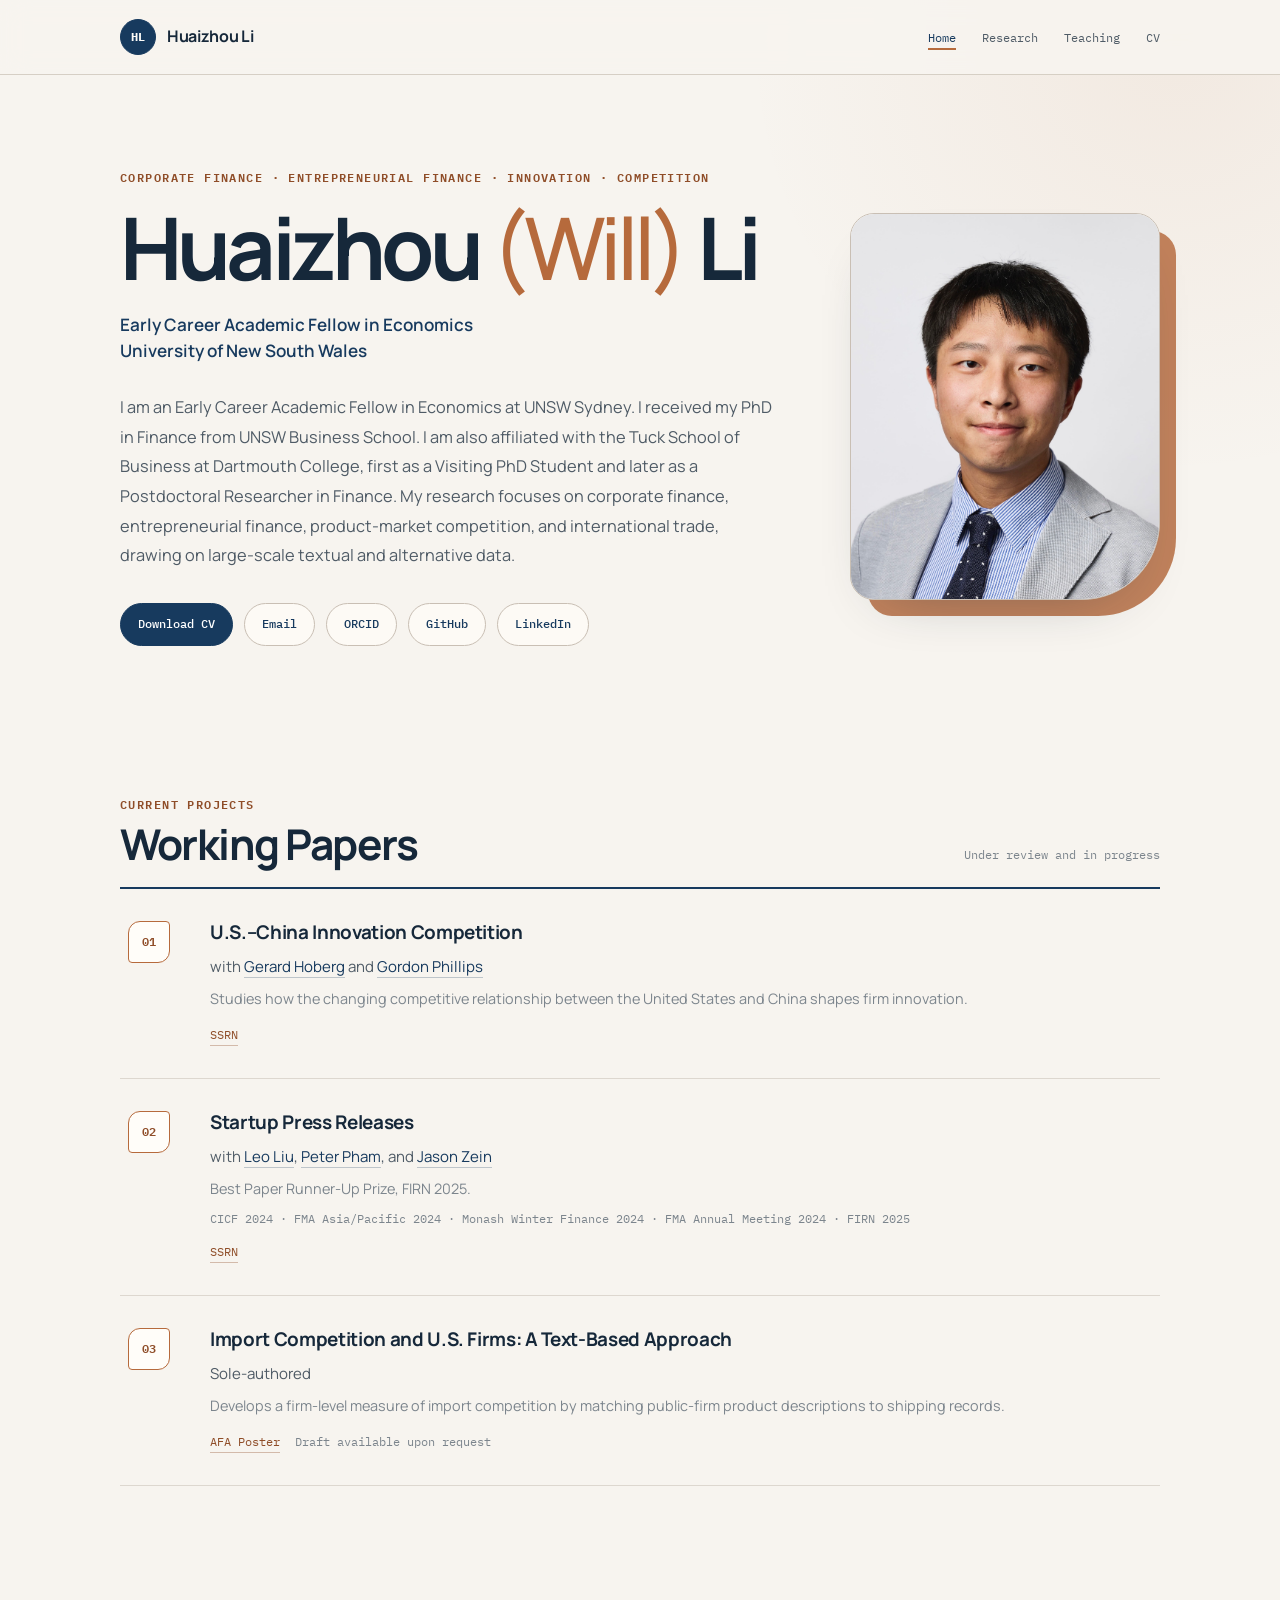
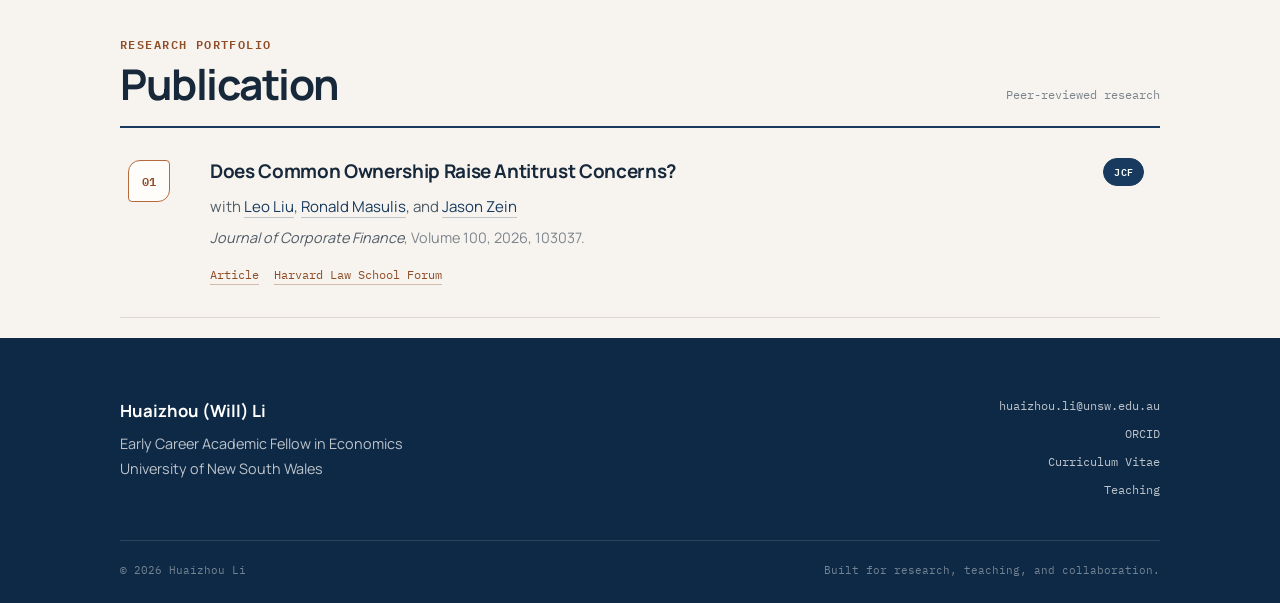
==== index.html @ 0fe2ff39 "Update paper links to SSRN" ====
<!DOCTYPE html>
<html lang="en">
<head>
  <meta charset="UTF-8">
  <meta name="viewport" content="width=device-width, initial-scale=1.0">
  <meta name="description" content="Huaizhou (Will) Li is an Early Career Academic Fellow in Economics at UNSW Sydney. His research focuses on corporate finance, entrepreneurial finance, product-market competition, and international trade.">
  <meta name="author" content="Huaizhou Li">
  <title>Huaizhou (Will) Li — Finance Researcher</title>

  <link rel="icon" href="favicon.svg" type="image/svg+xml">
  <link rel="preconnect" href="https://fonts.googleapis.com">
  <link rel="preconnect" href="https://fonts.gstatic.com" crossorigin>
  <link href="https://fonts.googleapis.com/css2?family=IBM+Plex+Mono:wght@400;500;600&family=Manrope:wght@400;500;600;700&display=swap" rel="stylesheet">
  <link rel="stylesheet" href="style.css">
  <style>
    .authors a {
      color: var(--navy);
      border-bottom: 1px solid rgba(23, 58, 94, 0.25);
      transition: color 0.2s var(--ease), border-color 0.2s var(--ease);
    }

    .authors a:hover {
      color: var(--copper-deep);
      border-color: currentColor;
    }
  </style>
</head>
<body>
  <header class="site-header">
    <div class="container">
      <nav class="site-nav" aria-label="Main navigation">
        <a class="nav-brand" href="index.html" aria-label="Huaizhou Li home">
          <span class="brand-mark">HL</span>
          <span>Huaizhou Li</span>
        </a>

        <ul class="nav-links">
          <li><a class="active" href="index.html">Home</a></li>
          <li><a href="#research">Research</a></li>
          <li><a href="teaching.html">Teaching</a></li>
          <li><a href="cv.pdf" target="_blank" rel="noopener">CV</a></li>
        </ul>
      </nav>
    </div>
  </header>

  <main>
    <section class="hero">
      <div class="container hero-grid">
        <div class="hero-copy">
          <p class="eyebrow">Corporate Finance · Entrepreneurial Finance · Innovation · Competition</p>
          <h1>Huaizhou <span>(Will)</span> Li</h1>
          <p class="role">Early Career Academic Fellow in Economics<br>University of New South Wales</p>

          <p class="bio">
            I am an Early Career Academic Fellow in Economics at UNSW Sydney. I received my PhD in Finance from UNSW Business School. I am also affiliated with the Tuck School of Business at Dartmouth College, first as a Visiting PhD Student and later as a Postdoctoral Researcher in Finance. My research focuses on corporate finance, entrepreneurial finance, product-market competition, and international trade, drawing on large-scale textual and alternative data.
          </p>

          <div class="hero-actions" aria-label="Profile links">
            <a class="button primary" href="cv.pdf" target="_blank" rel="noopener">Download CV</a>
            <a class="button" href="mailto:huaizhou.li@unsw.edu.au">Email</a>
            <a class="button" href="https://orcid.org/0009-0007-8724-0929" target="_blank" rel="noopener">ORCID</a>
            <a class="button" href="https://github.com/huaizhouli" target="_blank" rel="noopener">GitHub</a>
            <a class="button" href="https://www.linkedin.com/in/huaizhou-will-li-a83990144/" target="_blank" rel="noopener">LinkedIn</a>
          </div>
        </div>

        <div class="portrait-wrap" aria-label="Portrait of Huaizhou Li">
          <div class="portrait-accent" aria-hidden="true"></div>
          <figure class="portrait-card">
            <img src="will.jpeg" alt="Portrait of Huaizhou (Will) Li">
          </figure>
        </div>
      </div>
    </section>

    <section id="research" class="research-section working-papers">
      <div class="container">
        <div class="section-heading">
          <div>
            <p class="section-label">Current projects</p>
            <h2>Working Papers</h2>
          </div>
          <p class="section-note">Under review and in progress</p>
        </div>

        <div class="paper-list">
          <article class="paper">
            <div class="paper-number" aria-hidden="true">01</div>
            <div class="paper-body">
              <div class="paper-title-row">
                <h3><a href="https://papers.ssrn.com/sol3/papers.cfm?abstract_id=6730426" target="_blank" rel="noopener">U.S.–China Innovation Competition</a></h3>
              </div>
              <p class="authors">with <a href="https://faculty.marshall.usc.edu/Gerard-Hoberg/" target="_blank" rel="noopener">Gerard Hoberg</a> and <a href="https://tuck.dartmouth.edu/faculty/faculty-directory/gordon-phillips" target="_blank" rel="noopener">Gordon Phillips</a></p>
              <p class="paper-meta">Studies how the changing competitive relationship between the United States and China shapes firm innovation.</p>
              <div class="paper-links">
                <a href="https://papers.ssrn.com/sol3/papers.cfm?abstract_id=6730426" target="_blank" rel="noopener">SSRN</a>
              </div>
            </div>
          </article>

          <article class="paper">
            <div class="paper-number" aria-hidden="true">02</div>
            <div class="paper-body">
              <div class="paper-title-row">
                <h3><a href="https://papers.ssrn.com/sol3/papers.cfm?abstract_id=7442407#" target="_blank" rel="noopener">Startup Press Releases</a></h3>
              </div>
              <p class="authors">with <a href="https://leoliu0.github.io/" target="_blank" rel="noopener">Leo Liu</a>, <a href="https://sites.google.com/view/peterkienpham/home" target="_blank" rel="noopener">Peter Pham</a>, and <a href="https://www.jasonzein.com/jason-zein" target="_blank" rel="noopener">Jason Zein</a></p>
              <p class="paper-meta">Best Paper Runner-Up Prize, FIRN 2025.</p>
              <p class="conference-line">CICF 2024 · FMA Asia/Pacific 2024 · Monash Winter Finance 2024 · FMA Annual Meeting 2024 · FIRN 2025</p>
              <div class="paper-links">
                <a href="https://papers.ssrn.com/sol3/papers.cfm?abstract_id=7442407#" target="_blank" rel="noopener">SSRN</a>
              </div>
            </div>
          </article>

          <article class="paper">
            <div class="paper-number" aria-hidden="true">03</div>
            <div class="paper-body">
              <div class="paper-title-row">
                <h3><a href="https://www.dropbox.com/scl/fi/llemzdiivgx8t8dfd9xvw/AFA_Poster_Will.pdf?rlkey=z80xrwjd62el5xx8e4684dbrn&amp;st=nbvidgha&amp;dl=0" target="_blank" rel="noopener">Import Competition and U.S. Firms: A Text-Based Approach</a></h3>
              </div>
              <p class="authors">Sole-authored</p>
              <p class="paper-meta">Develops a firm-level measure of import competition by matching public-firm product descriptions to shipping records.</p>
              <div class="paper-links">
                <a href="https://www.dropbox.com/scl/fi/llemzdiivgx8t8dfd9xvw/AFA_Poster_Will.pdf?rlkey=z80xrwjd62el5xx8e4684dbrn&amp;st=nbvidgha&amp;dl=0" target="_blank" rel="noopener">AFA Poster</a>
                <span>Draft available upon request</span>
              </div>
            </div>
          </article>
        </div>
      </div>
    </section>

    <section class="research-section">
      <div class="container">
        <div class="section-heading">
          <div>
            <p class="section-label">Research portfolio</p>
            <h2>Publication</h2>
          </div>
          <p class="section-note">Peer-reviewed research</p>
        </div>

        <div class="paper-list">
          <article class="paper">
            <div class="paper-number" aria-hidden="true">01</div>
            <div class="paper-body">
              <div class="paper-title-row">
                <h3><a href="https://doi.org/10.1016/j.jcorpfin.2026.103037" target="_blank" rel="noopener">Does Common Ownership Raise Antitrust Concerns?</a></h3>
                <span class="badge published">JCF</span>
              </div>
              <p class="authors">with <a href="https://leoliu0.github.io/" target="_blank" rel="noopener">Leo Liu</a>, <a href="https://sites.google.com/site/ronmasulis" target="_blank" rel="noopener">Ronald Masulis</a>, and <a href="https://www.jasonzein.com/jason-zein" target="_blank" rel="noopener">Jason Zein</a></p>
              <p class="paper-meta"><em>Journal of Corporate Finance</em>, Volume 100, 2026, 103037.</p>
              <div class="paper-links">
                <a href="https://doi.org/10.1016/j.jcorpfin.2026.103037" target="_blank" rel="noopener">Article</a>
                <a href="https://corpgov.law.harvard.edu/2025/01/06/does-common-ownership-raise-antitrust-concerns/" target="_blank" rel="noopener">Harvard Law School Forum</a>
              </div>
            </div>
          </article>
        </div>
      </div>
    </section>
  </main>

  <footer class="site-footer">
    <div class="container footer-grid">
      <div>
        <p class="footer-name">Huaizhou (Will) Li</p>
        <p>Early Career Academic Fellow in Economics</p>
        <p>University of New South Wales</p>
      </div>
      <div class="footer-contact">
        <a href="mailto:huaizhou.li@unsw.edu.au">huaizhou.li@unsw.edu.au</a>
        <a href="https://orcid.org/0009-0007-8724-0929" target="_blank" rel="noopener">ORCID</a>
        <a href="cv.pdf" target="_blank" rel="noopener">Curriculum Vitae</a>
        <a href="teaching.html">Teaching</a>
      </div>
    </div>
    <div class="container footer-bottom">
      <span>© 2026 Huaizhou Li</span>
      <span>Built for research, teaching, and collaboration.</span>
    </div>
  </footer>
</body>
</html>
---- style.css ----
/* Huaizhou Li — custom academic homepage
   Warm editorial base with navy and copper accents.
   Fonts: Manrope + IBM Plex Mono. */

:root {
  --paper: #f7f4ef;
  --paper-raised: #fffdf9;
  --paper-muted: #eee8df;
  --ink: #16283a;
  --ink-soft: #4f5b66;
  --ink-faint: #7c858d;
  --navy: #173a5e;
  --navy-deep: #0e2945;
  --copper: #b66a3c;
  --copper-deep: #8f4d28;
  --copper-tint: rgba(182, 106, 60, 0.09);
  --line: #ddd7cf;
  --line-strong: #c9bfb4;
  --shadow: 0 24px 60px -38px rgba(22, 40, 58, 0.45);
  --radius: 14px;
  --max-width: 1040px;
  --sans: "Manrope", -apple-system, BlinkMacSystemFont, "Segoe UI", sans-serif;
  --mono: "IBM Plex Mono", ui-monospace, SFMono-Regular, Menlo, Consolas, monospace;
  --ease: cubic-bezier(0.22, 1, 0.36, 1);
}

*,
*::before,
*::after {
  box-sizing: border-box;
  margin: 0;
  padding: 0;
}

html {
  scroll-behavior: smooth;
  scroll-padding-top: 92px;
  -webkit-font-smoothing: antialiased;
  text-rendering: optimizeLegibility;
}

body {
  min-height: 100vh;
  font-family: var(--sans);
  font-size: 16px;
  line-height: 1.7;
  color: var(--ink-soft);
  background:
    radial-gradient(circle at 92% 2%, rgba(182, 106, 60, 0.08), transparent 27rem),
    linear-gradient(var(--paper), var(--paper));
}

::selection {
  color: #fff;
  background: var(--copper);
}

:focus-visible {
  outline: 2px solid var(--copper);
  outline-offset: 4px;
}

a {
  color: inherit;
  text-decoration: none;
}

img {
  max-width: 100%;
}

.container {
  width: min(100% - 44px, var(--max-width));
  margin-inline: auto;
}

.site-header {
  position: sticky;
  top: 0;
  z-index: 50;
  border-bottom: 1px solid rgba(201, 191, 180, 0.7);
  background: rgba(247, 244, 239, 0.88);
  backdrop-filter: blur(14px) saturate(1.15);
  -webkit-backdrop-filter: blur(14px) saturate(1.15);
}

.site-nav {
  min-height: 74px;
  display: flex;
  align-items: center;
  justify-content: space-between;
  gap: 28px;
}

.nav-brand {
  display: inline-flex;
  align-items: center;
  gap: 11px;
  color: var(--ink);
  font-weight: 700;
  letter-spacing: -0.02em;
}

.brand-mark {
  width: 36px;
  height: 36px;
  display: inline-grid;
  place-items: center;
  border: 1px solid var(--navy);
  border-radius: 50%;
  font-family: var(--mono);
  font-size: 0.75rem;
  color: var(--paper-raised);
  background: var(--navy);
  transition: transform 0.25s var(--ease), background 0.25s var(--ease);
}

.nav-brand:hover .brand-mark {
  transform: rotate(-7deg);
  background: var(--copper);
  border-color: var(--copper);
}

.nav-links {
  display: flex;
  align-items: center;
  gap: 26px;
  list-style: none;
}

.nav-links a {
  position: relative;
  padding: 7px 0;
  font-family: var(--mono);
  font-size: 0.78rem;
  color: var(--ink-soft);
}

.nav-links a::after {
  content: "";
  position: absolute;
  left: 0;
  bottom: 2px;
  width: 100%;
  height: 2px;
  background: var(--copper);
  transform: scaleX(0);
  transform-origin: right;
  transition: transform 0.24s var(--ease);
}

.nav-links a:hover,
.nav-links a.active {
  color: var(--navy);
}

.nav-links a:hover::after,
.nav-links a.active::after {
  transform: scaleX(1);
  transform-origin: left;
}

.hero {
  padding: 92px 0 78px;
  overflow: hidden;
}

.hero-grid {
  display: grid;
  grid-template-columns: minmax(0, 1.35fr) minmax(260px, 0.65fr);
  gap: 74px;
  align-items: center;
}

.eyebrow,
.section-label {
  font-family: var(--mono);
  font-size: 0.74rem;
  font-weight: 600;
  letter-spacing: 0.12em;
  text-transform: uppercase;
  color: var(--copper-deep);
}

.eyebrow {
  margin-bottom: 18px;
}

.hero h1 {
  max-width: 680px;
  font-size: clamp(3rem, 7vw, 5.4rem);
  line-height: 0.98;
  letter-spacing: -0.055em;
  color: var(--ink);
}

.hero h1 span {
  color: var(--copper);
  font-weight: 500;
}

.role {
  margin-top: 22px;
  font-size: 1.07rem;
  line-height: 1.55;
  font-weight: 600;
  color: var(--navy);
}

.bio {
  max-width: 66ch;
  margin-top: 28px;
  font-size: 1.02rem;
  line-height: 1.82;
}

.hero-actions {
  display: flex;
  flex-wrap: wrap;
  gap: 11px;
  margin-top: 32px;
}

.button {
  display: inline-flex;
  align-items: center;
  justify-content: center;
  min-height: 43px;
  padding: 10px 17px;
  border: 1px solid var(--line-strong);
  border-radius: 999px;
  font-family: var(--mono);
  font-size: 0.76rem;
  font-weight: 500;
  color: var(--navy);
  background: rgba(255, 253, 249, 0.72);
  transition: transform 0.22s var(--ease), border-color 0.22s var(--ease), background 0.22s var(--ease), color 0.22s var(--ease);
}

.button:hover {
  transform: translateY(-2px);
  border-color: var(--copper);
  color: var(--copper-deep);
  background: var(--paper-raised);
}

.button.primary {
  color: #fff;
  border-color: var(--navy);
  background: var(--navy);
}

.button.primary:hover {
  color: #fff;
  border-color: var(--navy-deep);
  background: var(--navy-deep);
}

.portrait-wrap {
  position: relative;
  justify-self: end;
  width: min(100%, 310px);
}

.portrait-accent {
  position: absolute;
  inset: 18px -16px -16px 18px;
  border-radius: 24px 24px 78px 24px;
  background: var(--copper);
  opacity: 0.82;
}

.portrait-card {
  position: relative;
  overflow: hidden;
  border: 1px solid var(--line-strong);
  border-radius: 24px 24px 78px 24px;
  background: var(--paper-raised);
  box-shadow: var(--shadow);
}

.portrait-card img {
  display: block;
  width: 100%;
  aspect-ratio: 4 / 5;
  object-fit: cover;
  object-position: center 28%;
}

.portrait-card figcaption {
  padding: 14px 18px 17px;
  font-family: var(--mono);
  font-size: 0.7rem;
  color: var(--ink-faint);
  background: var(--paper-raised);
}

.research-section {
  padding: 60px 0 20px;
}

.working-papers {
  padding-top: 70px;
  padding-bottom: 88px;
}

.section-heading {
  display: flex;
  align-items: end;
  justify-content: space-between;
  gap: 30px;
  padding-bottom: 18px;
  border-bottom: 2px solid var(--navy);
}

.section-heading h2,
.profile-strip h2 {
  margin-top: 7px;
  font-size: clamp(1.9rem, 4vw, 2.65rem);
  line-height: 1.12;
  letter-spacing: -0.035em;
  color: var(--ink);
}

.section-note {
  padding-bottom: 4px;
  font-family: var(--mono);
  font-size: 0.72rem;
  color: var(--ink-faint);
  text-align: right;
}

.paper-list {
  counter-reset: papers;
}

.paper {
  display: grid;
  grid-template-columns: 58px minmax(0, 1fr);
  gap: 24px;
  padding: 30px 16px 32px 8px;
  border-bottom: 1px solid var(--line);
  transition: background 0.25s var(--ease), transform 0.25s var(--ease);
}

.paper:hover {
  background: linear-gradient(90deg, var(--copper-tint), transparent 72%);
}

.paper-number {
  width: 42px;
  height: 42px;
  display: grid;
  place-items: center;
  margin-top: 2px;
  border: 1px solid var(--copper);
  border-radius: 12px 4px 12px 4px;
  font-family: var(--mono);
  font-size: 0.78rem;
  font-weight: 600;
  color: var(--copper-deep);
  background: var(--paper-raised);
}

.paper-title-row {
  display: flex;
  align-items: flex-start;
  justify-content: space-between;
  gap: 18px;
}

.paper h3 {
  max-width: 760px;
  font-size: 1.18rem;
  line-height: 1.45;
  letter-spacing: -0.018em;
  color: var(--ink);
}

.paper h3 a {
  background-image: linear-gradient(var(--copper), var(--copper));
  background-repeat: no-repeat;
  background-position: 0 100%;
  background-size: 0 2px;
  transition: color 0.22s var(--ease), background-size 0.35s var(--ease);
}

.paper h3 a:hover {
  color: var(--navy);
  background-size: 100% 2px;
}

.badge {
  flex: 0 0 auto;
  display: inline-flex;
  align-items: center;
  min-height: 27px;
  padding: 4px 10px;
  border: 1px solid var(--line-strong);
  border-radius: 999px;
  font-family: var(--mono);
  font-size: 0.65rem;
  font-weight: 600;
  letter-spacing: 0.02em;
  color: var(--navy);
  background: var(--paper-raised);
  white-space: nowrap;
}

.badge.published {
  color: #fff;
  border-color: var(--navy);
  background: var(--navy);
}

.badge.highlight {
  color: #fff;
  border-color: var(--copper);
  background: var(--copper);
}

.authors {
  margin-top: 8px;
  font-size: 0.94rem;
  color: var(--ink-soft);
}

.paper-meta {
  margin-top: 7px;
  font-size: 0.9rem;
  color: var(--ink-faint);
}

.paper-meta em {
  color: var(--ink-soft);
}

.conference-line {
  margin-top: 8px;
  font-family: var(--mono);
  font-size: 0.72rem;
  line-height: 1.65;
  color: var(--ink-faint);
}

.paper-links {
  display: flex;
  flex-wrap: wrap;
  align-items: center;
  gap: 15px;
  margin-top: 14px;
  font-family: var(--mono);
  font-size: 0.72rem;
}

.paper-links a {
  color: var(--copper-deep);
  border-bottom: 1px solid rgba(143, 77, 40, 0.35);
  transition: color 0.2s var(--ease), border-color 0.2s var(--ease);
}

.paper-links a:hover {
  color: var(--navy);
  border-color: var(--navy);
}

.paper-links span {
  color: var(--ink-faint);
}

.profile-strip {
  padding: 58px 0;
  background: var(--paper-muted);
  border-top: 1px solid var(--line);
  border-bottom: 1px solid var(--line);
}

.profile-strip-grid {
  display: grid;
  grid-template-columns: 0.8fr 1.2fr;
  gap: 70px;
  align-items: center;
}

.profile-strip-grid > p {
  max-width: 64ch;
  font-size: 0.98rem;
  line-height: 1.8;
}

.site-footer {
  padding: 58px 0 24px;
  color: rgba(255, 255, 255, 0.72);
  background: var(--navy-deep);
}

.footer-grid {
  display: flex;
  justify-content: space-between;
  gap: 50px;
}

.footer-grid p {
  font-size: 0.9rem;
  line-height: 1.75;
}

.footer-name {
  margin-bottom: 5px;
  font-size: 1.05rem !important;
  font-weight: 700;
  color: #fff;
}

.footer-contact {
  display: flex;
  flex-direction: column;
  align-items: flex-end;
  gap: 8px;
  font-family: var(--mono);
  font-size: 0.73rem;
}

.footer-contact a {
  transition: color 0.2s var(--ease);
}

.footer-contact a:hover {
  color: #fff;
}

.footer-bottom {
  display: flex;
  justify-content: space-between;
  gap: 24px;
  margin-top: 40px;
  padding-top: 20px;
  border-top: 1px solid rgba(255, 255, 255, 0.13);
  font-family: var(--mono);
  font-size: 0.67rem;
  color: rgba(255, 255, 255, 0.42);
}

/* Teaching page */
.page-hero {
  padding: 84px 0 54px;
}

.page-hero h1 {
  margin-top: 10px;
  font-size: clamp(2.8rem, 6vw, 4.7rem);
  line-height: 1;
  letter-spacing: -0.05em;
  color: var(--ink);
}

.page-intro {
  max-width: 66ch;
  margin-top: 22px;
  font-size: 1.03rem;
  line-height: 1.8;
}

.teaching-list {
  padding-bottom: 84px;
}

.teaching-card {
  display: grid;
  grid-template-columns: 150px minmax(0, 1fr);
  gap: 34px;
  padding: 30px 0;
  border-top: 1px solid var(--line);
}

.teaching-card:last-child {
  border-bottom: 1px solid var(--line);
}

.course-code {
  font-family: var(--mono);
  font-size: 0.8rem;
  font-weight: 600;
  color: var(--copper-deep);
}

.course-level {
  display: block;
  margin-top: 7px;
  font-family: var(--mono);
  font-size: 0.67rem;
  color: var(--ink-faint);
}

.teaching-card h2 {
  font-size: 1.27rem;
  line-height: 1.35;
  letter-spacing: -0.02em;
  color: var(--ink);
}

.teaching-card p {
  max-width: 68ch;
  margin-top: 9px;
  font-size: 0.94rem;
}

.teaching-card .teaching-role {
  margin-top: 5px;
  font-family: var(--mono);
  font-size: 0.72rem;
  color: var(--navy);
}

@media (max-width: 850px) {
  .hero-grid {
    grid-template-columns: 1fr;
    gap: 56px;
  }

  .portrait-wrap {
    justify-self: start;
    width: min(72vw, 310px);
  }

  .profile-strip-grid {
    grid-template-columns: 1fr;
    gap: 28px;
  }
}

@media (max-width: 680px) {
  .container {
    width: min(100% - 30px, var(--max-width));
  }

  .site-nav {
    min-height: auto;
    align-items: flex-start;
    padding: 15px 0 13px;
  }

  .nav-brand > span:last-child {
    display: none;
  }

  .nav-links {
    gap: 15px;
    flex-wrap: wrap;
    justify-content: flex-end;
  }

  .nav-links a {
    font-size: 0.68rem;
  }

  .hero {
    padding: 66px 0 58px;
  }

  .hero h1 {
    font-size: clamp(2.65rem, 15vw, 4rem);
  }

  .section-heading {
    align-items: flex-start;
    flex-direction: column;
    gap: 10px;
  }

  .section-note {
    text-align: left;
  }

  .paper {
    grid-template-columns: 1fr;
    gap: 14px;
    padding-inline: 4px;
  }

  .paper-title-row {
    flex-direction: column;
    gap: 11px;
  }

  .badge {
    align-self: flex-start;
  }

  .footer-grid,
  .footer-bottom {
    flex-direction: column;
  }

  .footer-contact {
    align-items: flex-start;
  }

  .teaching-card {
    grid-template-columns: 1fr;
    gap: 12px;
  }
}

@media (prefers-reduced-motion: reduce) {
  html {
    scroll-behavior: auto;
  }

  *,
  *::before,
  *::after {
    transition: none !important;
  }
}
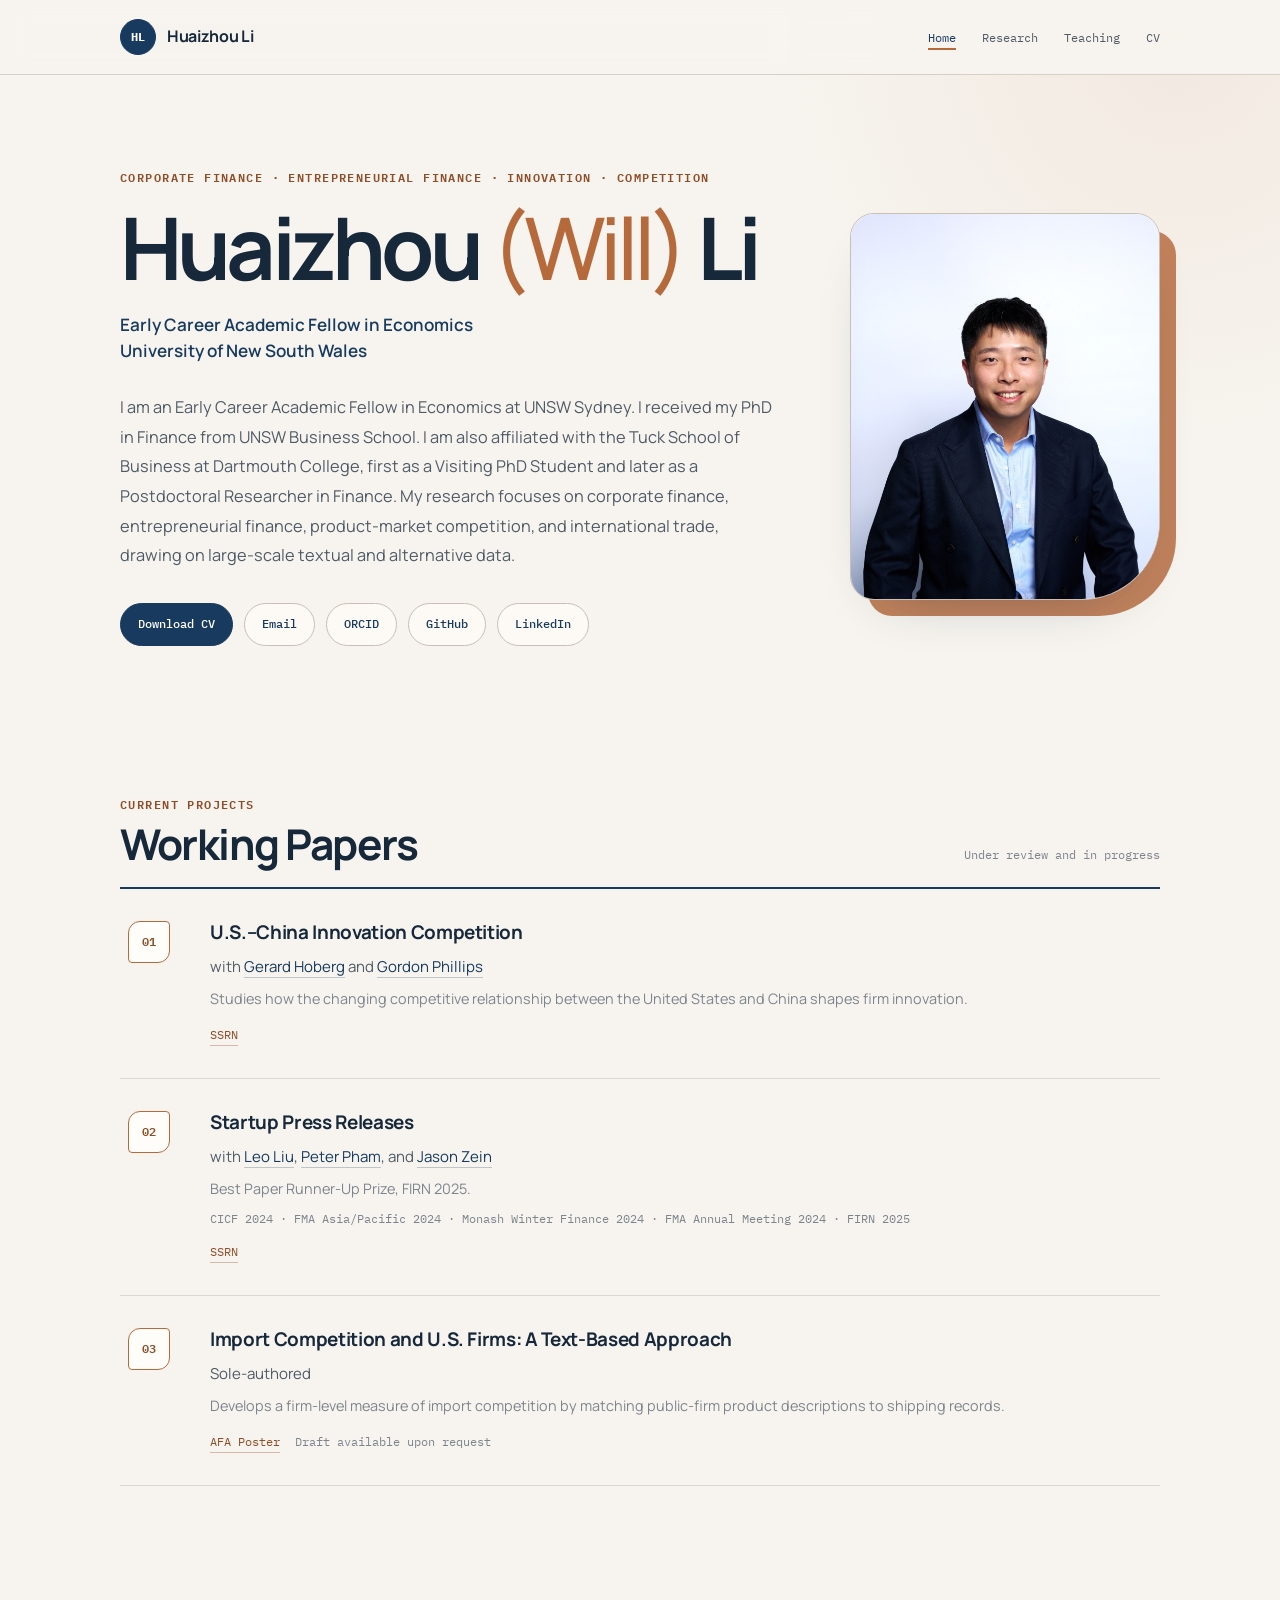
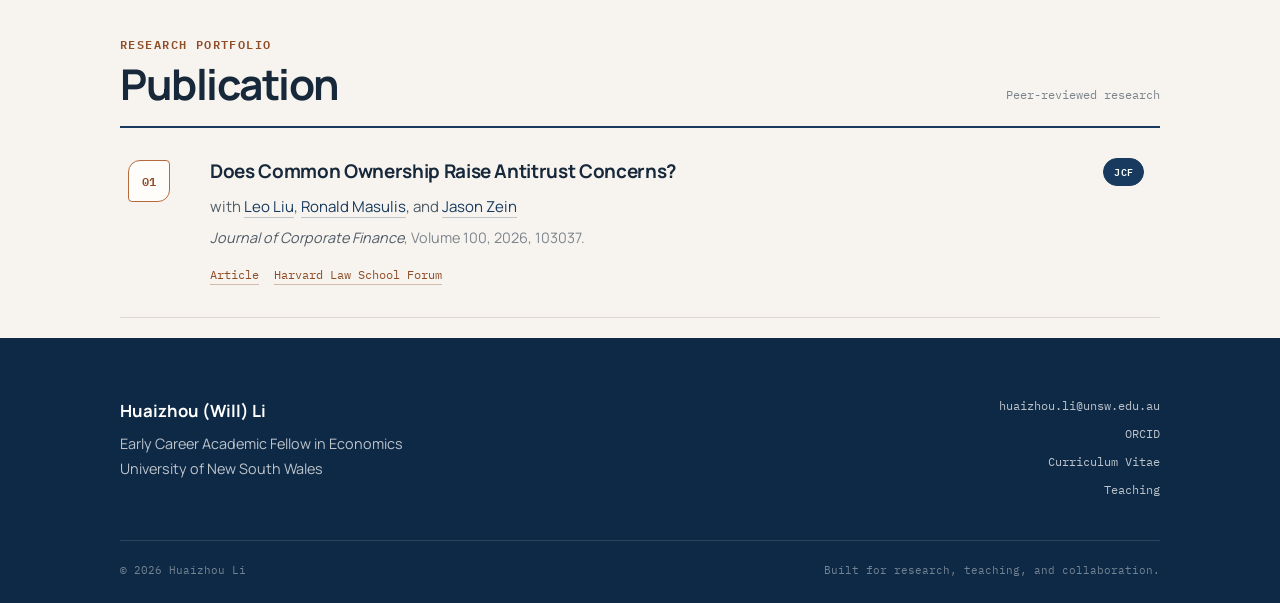
==== commit 09a9e70a: "Update portrait image source in index.html" ====
--- a/index.html
+++ b/index.html
@@ -68,7 +68,7 @@
         <div class="portrait-wrap" aria-label="Portrait of Huaizhou Li">
           <div class="portrait-accent" aria-hidden="true"></div>
           <figure class="portrait-card">
-            <img src="will.jpeg" alt="Portrait of Huaizhou (Will) Li">
+            <img src="will2.jpeg" alt="Portrait of Huaizhou (Will) Li">
           </figure>
         </div>
       </div>
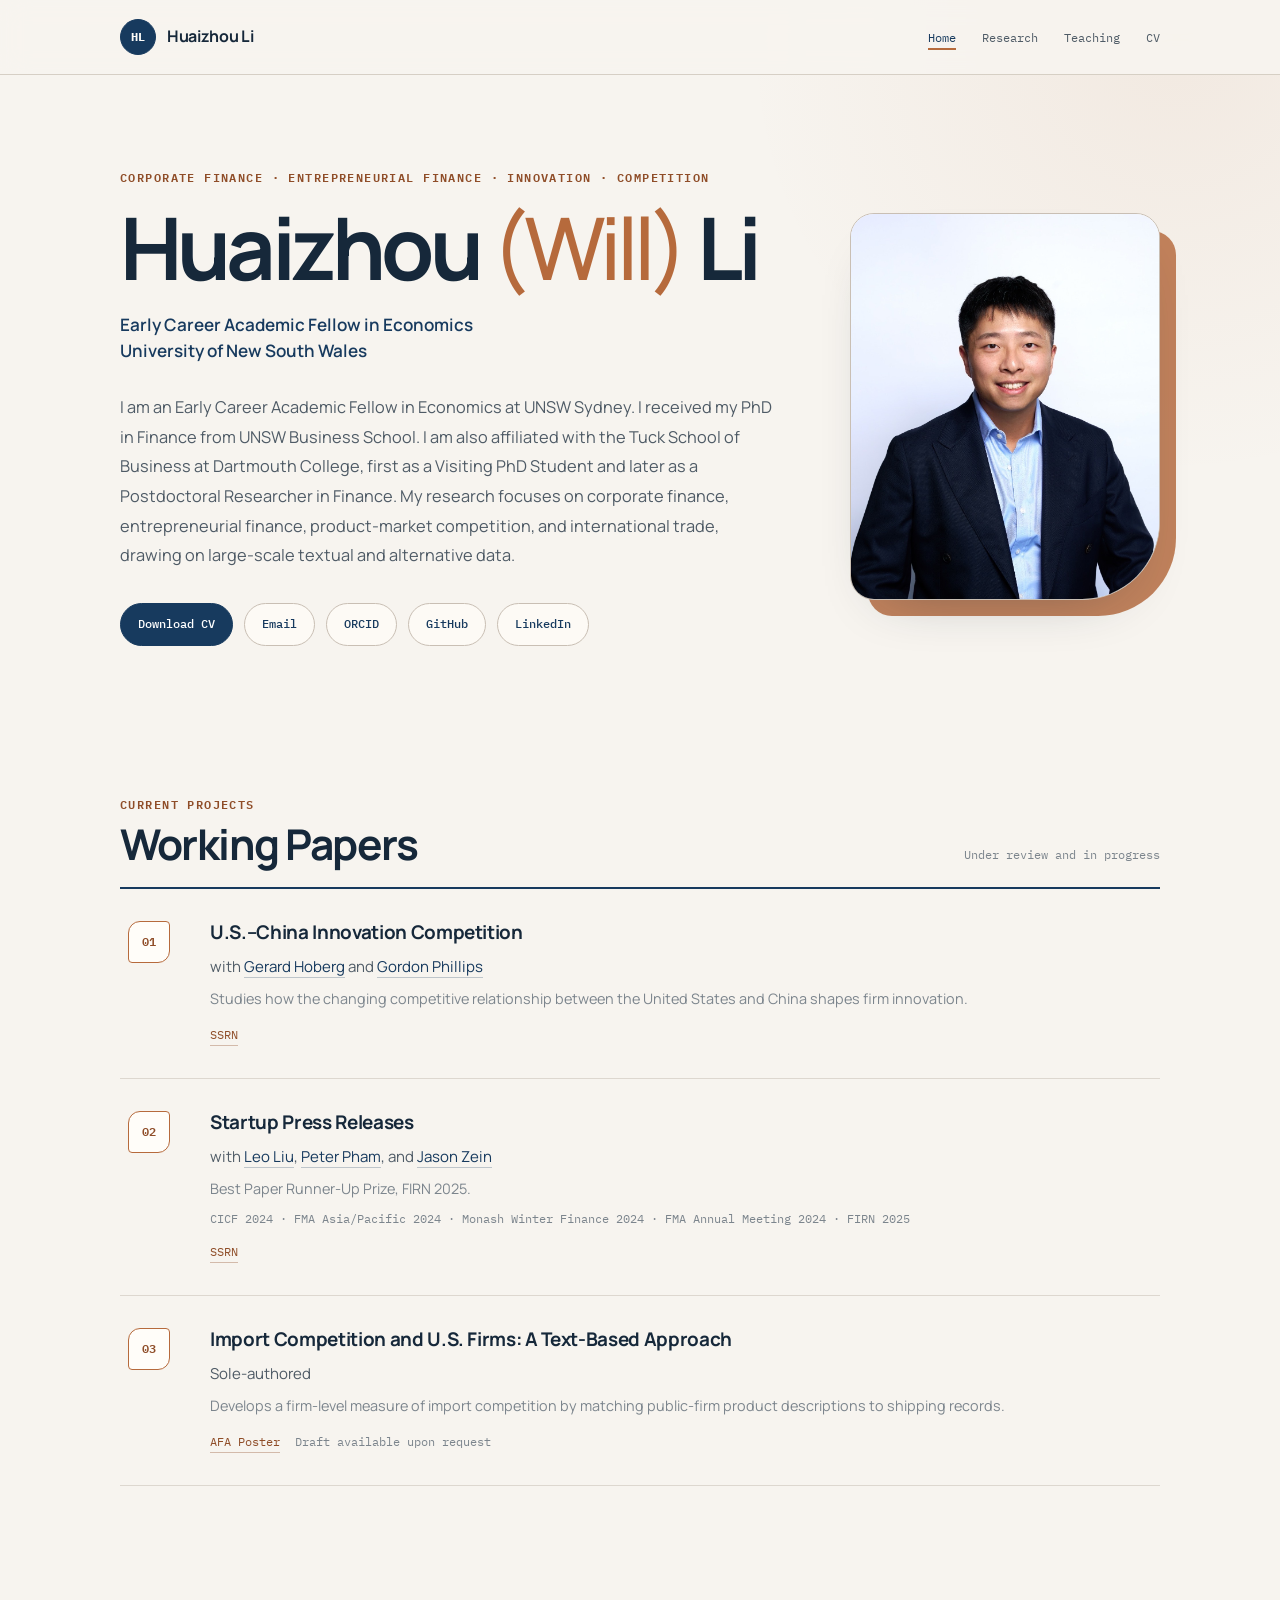
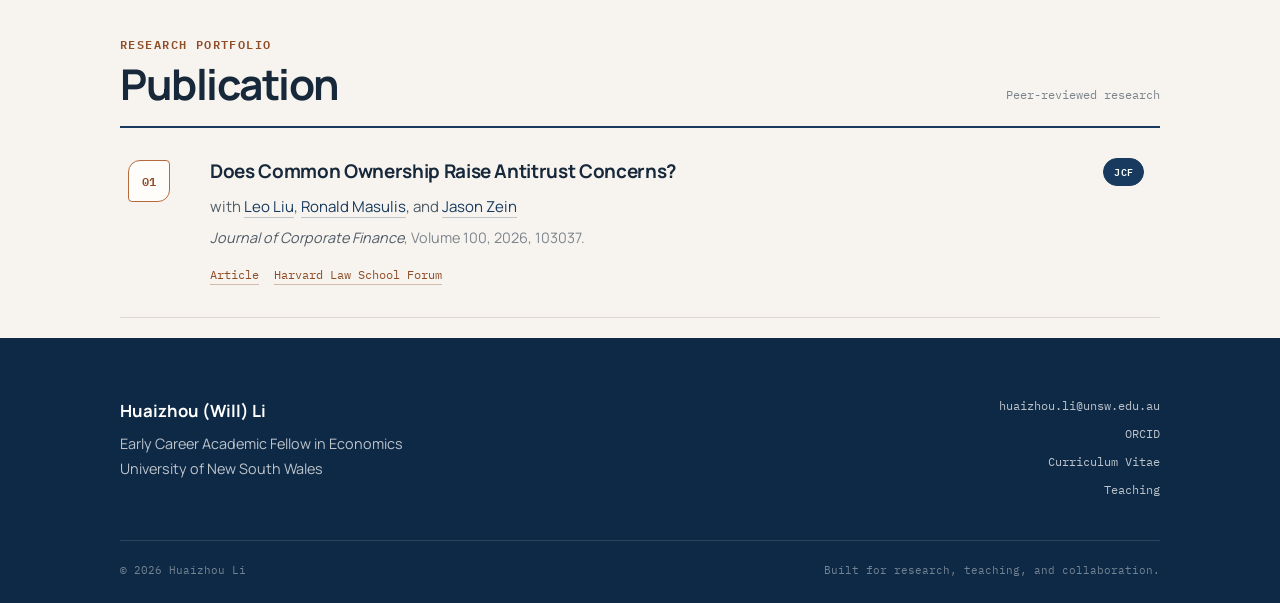
==== commit 302d1b50: "Update portrait image source in index.html" ====
--- a/index.html
+++ b/index.html
@@ -68,7 +68,7 @@
         <div class="portrait-wrap" aria-label="Portrait of Huaizhou Li">
           <div class="portrait-accent" aria-hidden="true"></div>
           <figure class="portrait-card">
-            <img src="will2.jpeg" alt="Portrait of Huaizhou (Will) Li">
+            <img src="will3.jpeg" alt="Portrait of Huaizhou (Will) Li">
           </figure>
         </div>
       </div>
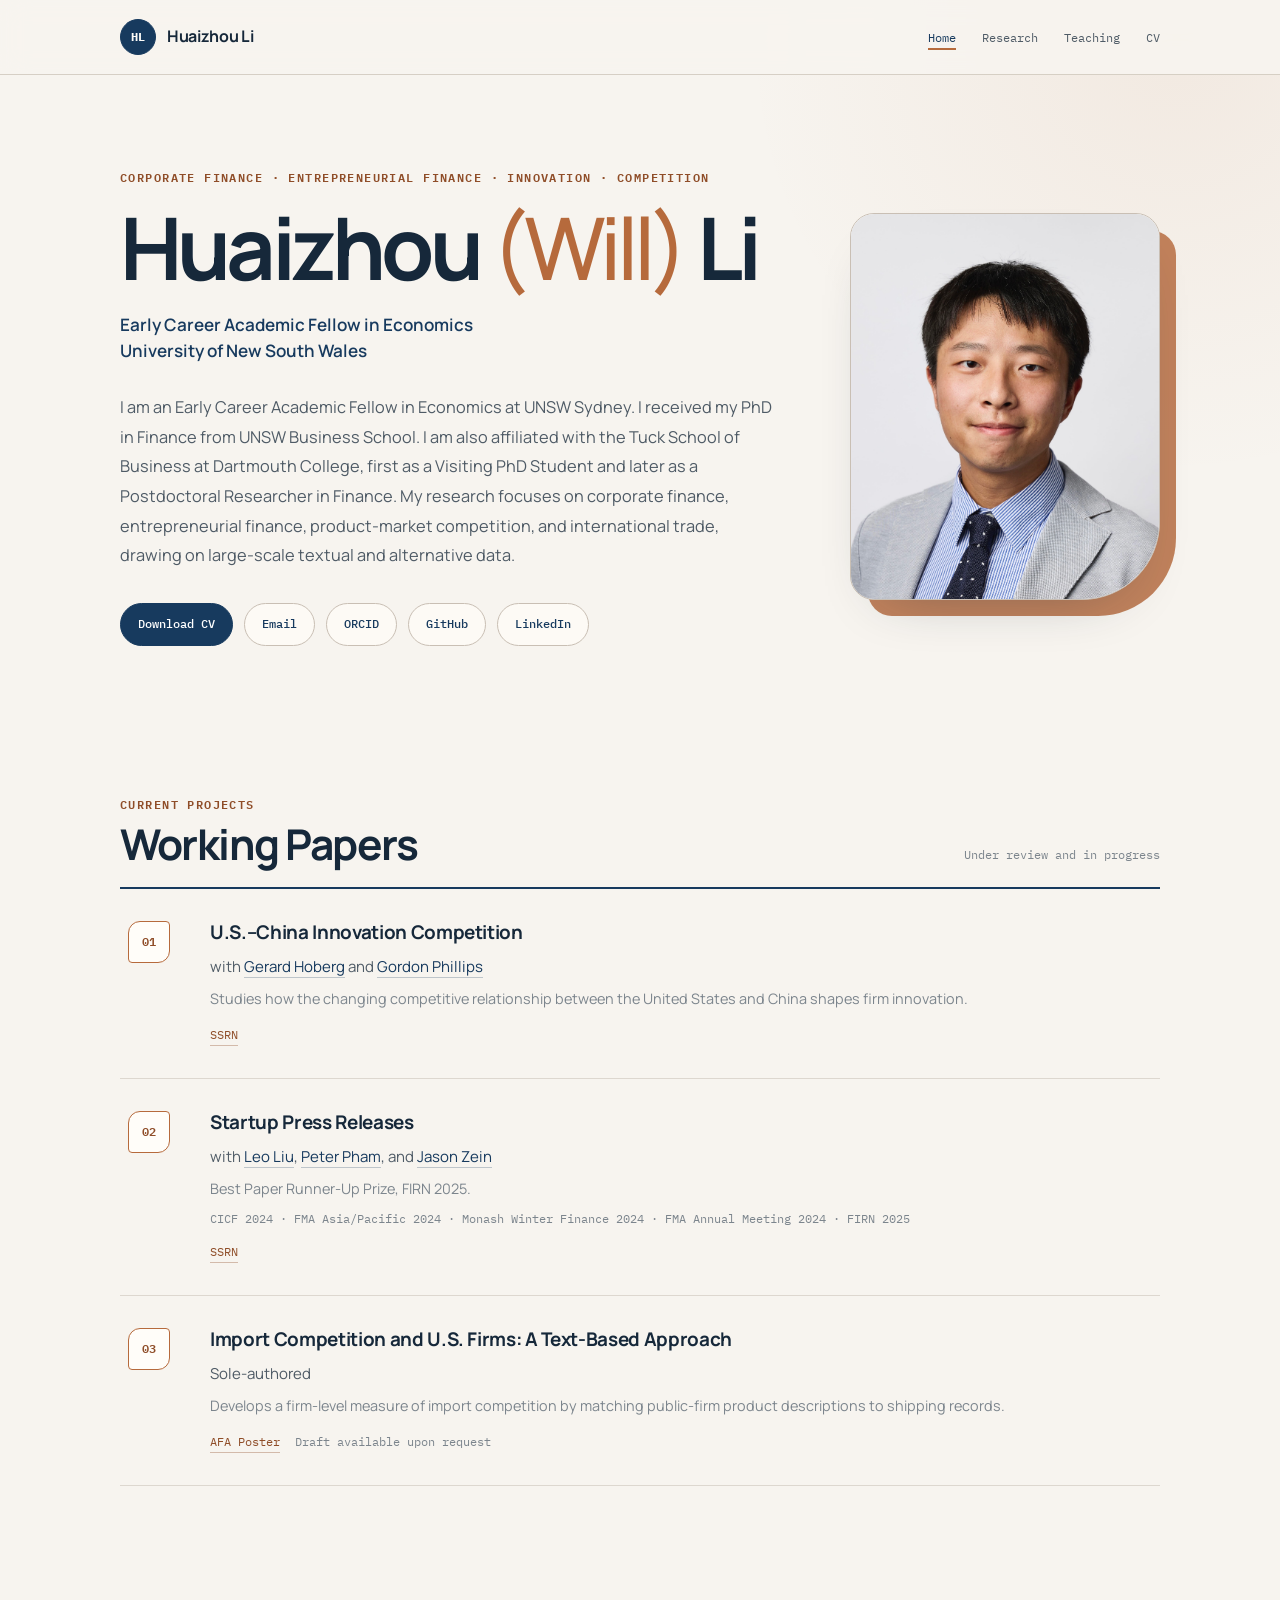
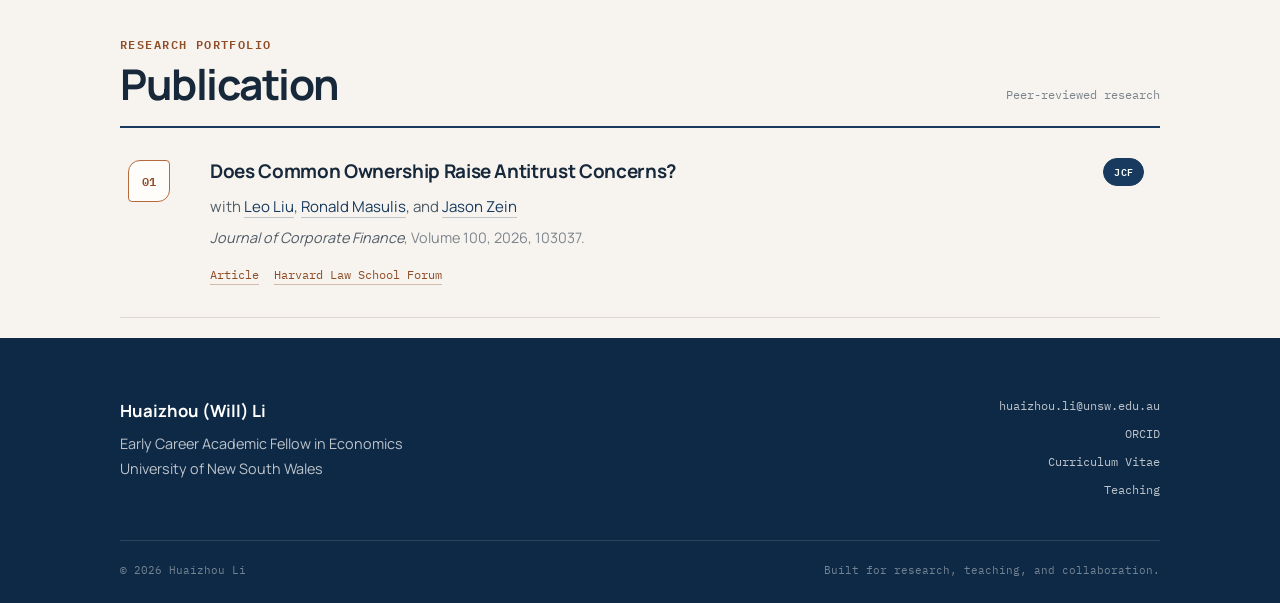
==== commit 48f41d31: "Update portrait image source in index.html" ====
--- a/index.html
+++ b/index.html
@@ -68,7 +68,7 @@
         <div class="portrait-wrap" aria-label="Portrait of Huaizhou Li">
           <div class="portrait-accent" aria-hidden="true"></div>
           <figure class="portrait-card">
-            <img src="will3.jpeg" alt="Portrait of Huaizhou (Will) Li">
+            <img src="will.jpeg" alt="Portrait of Huaizhou (Will) Li">
           </figure>
         </div>
       </div>
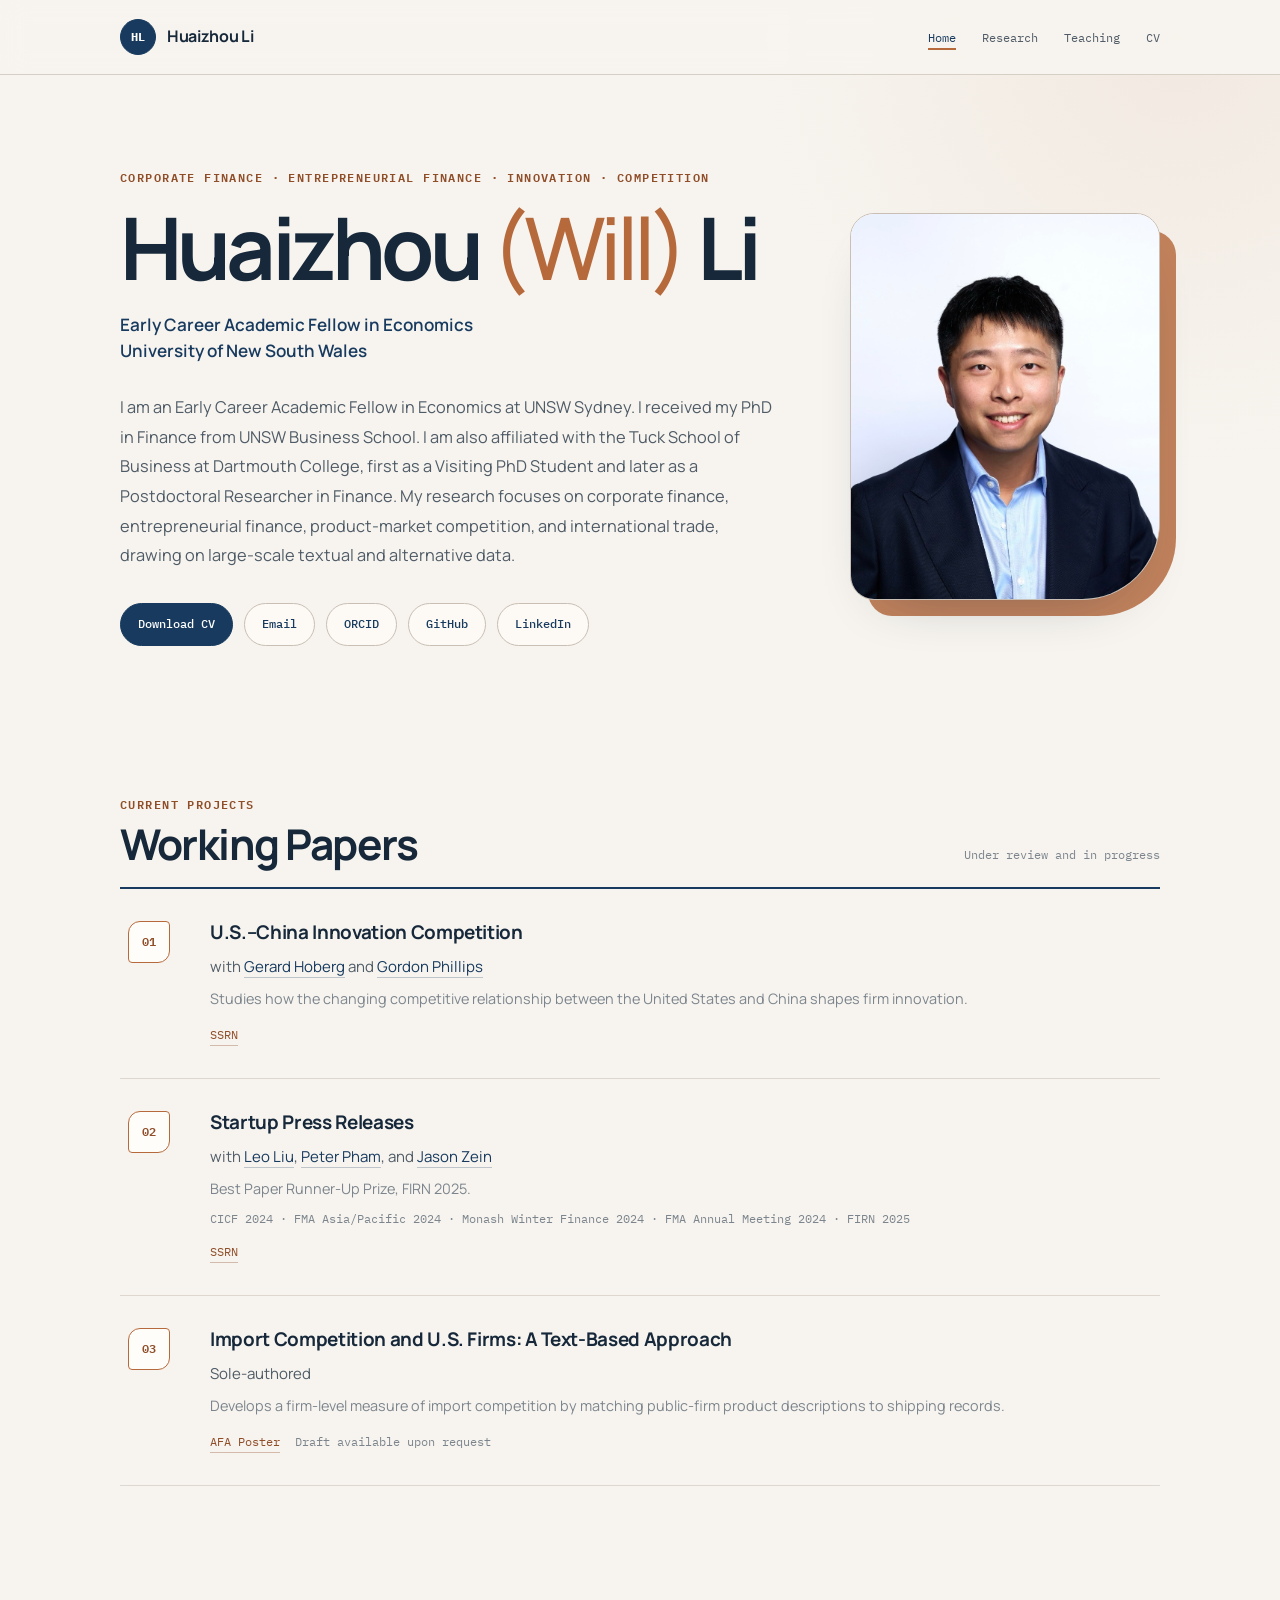
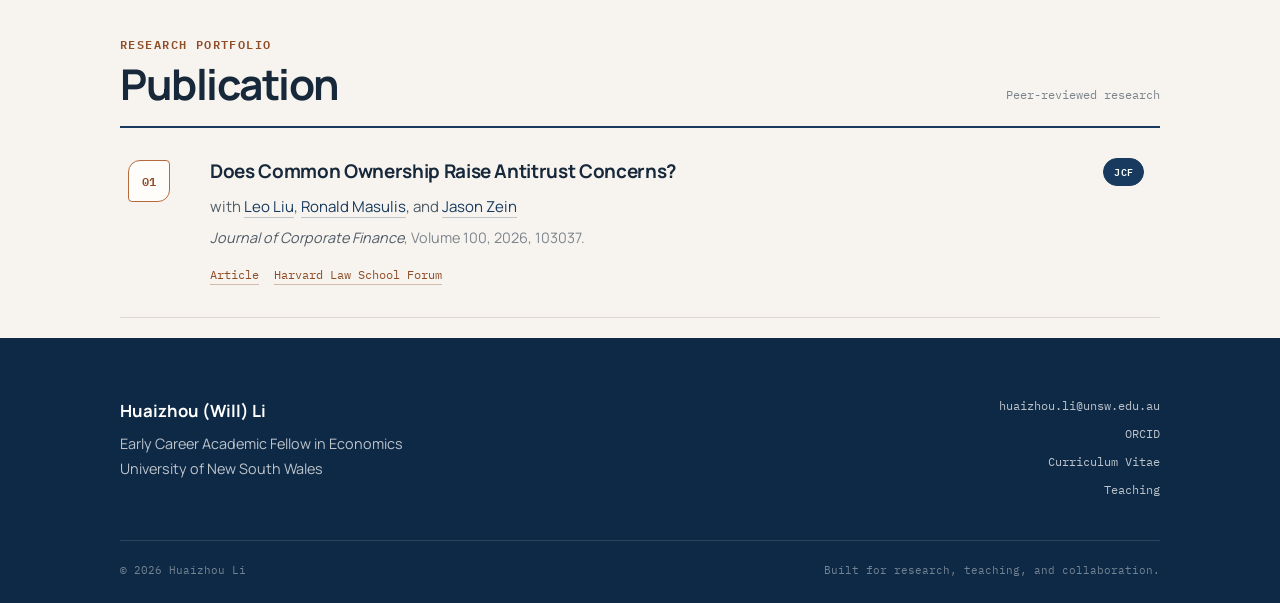
==== commit 92d20288: "Update portrait image source in index.html" ====
--- a/index.html
+++ b/index.html
@@ -68,7 +68,7 @@
         <div class="portrait-wrap" aria-label="Portrait of Huaizhou Li">
           <div class="portrait-accent" aria-hidden="true"></div>
           <figure class="portrait-card">
-            <img src="will.jpeg" alt="Portrait of Huaizhou (Will) Li">
+            <img src="will2.jpeg" alt="Portrait of Huaizhou (Will) Li">
           </figure>
         </div>
       </div>
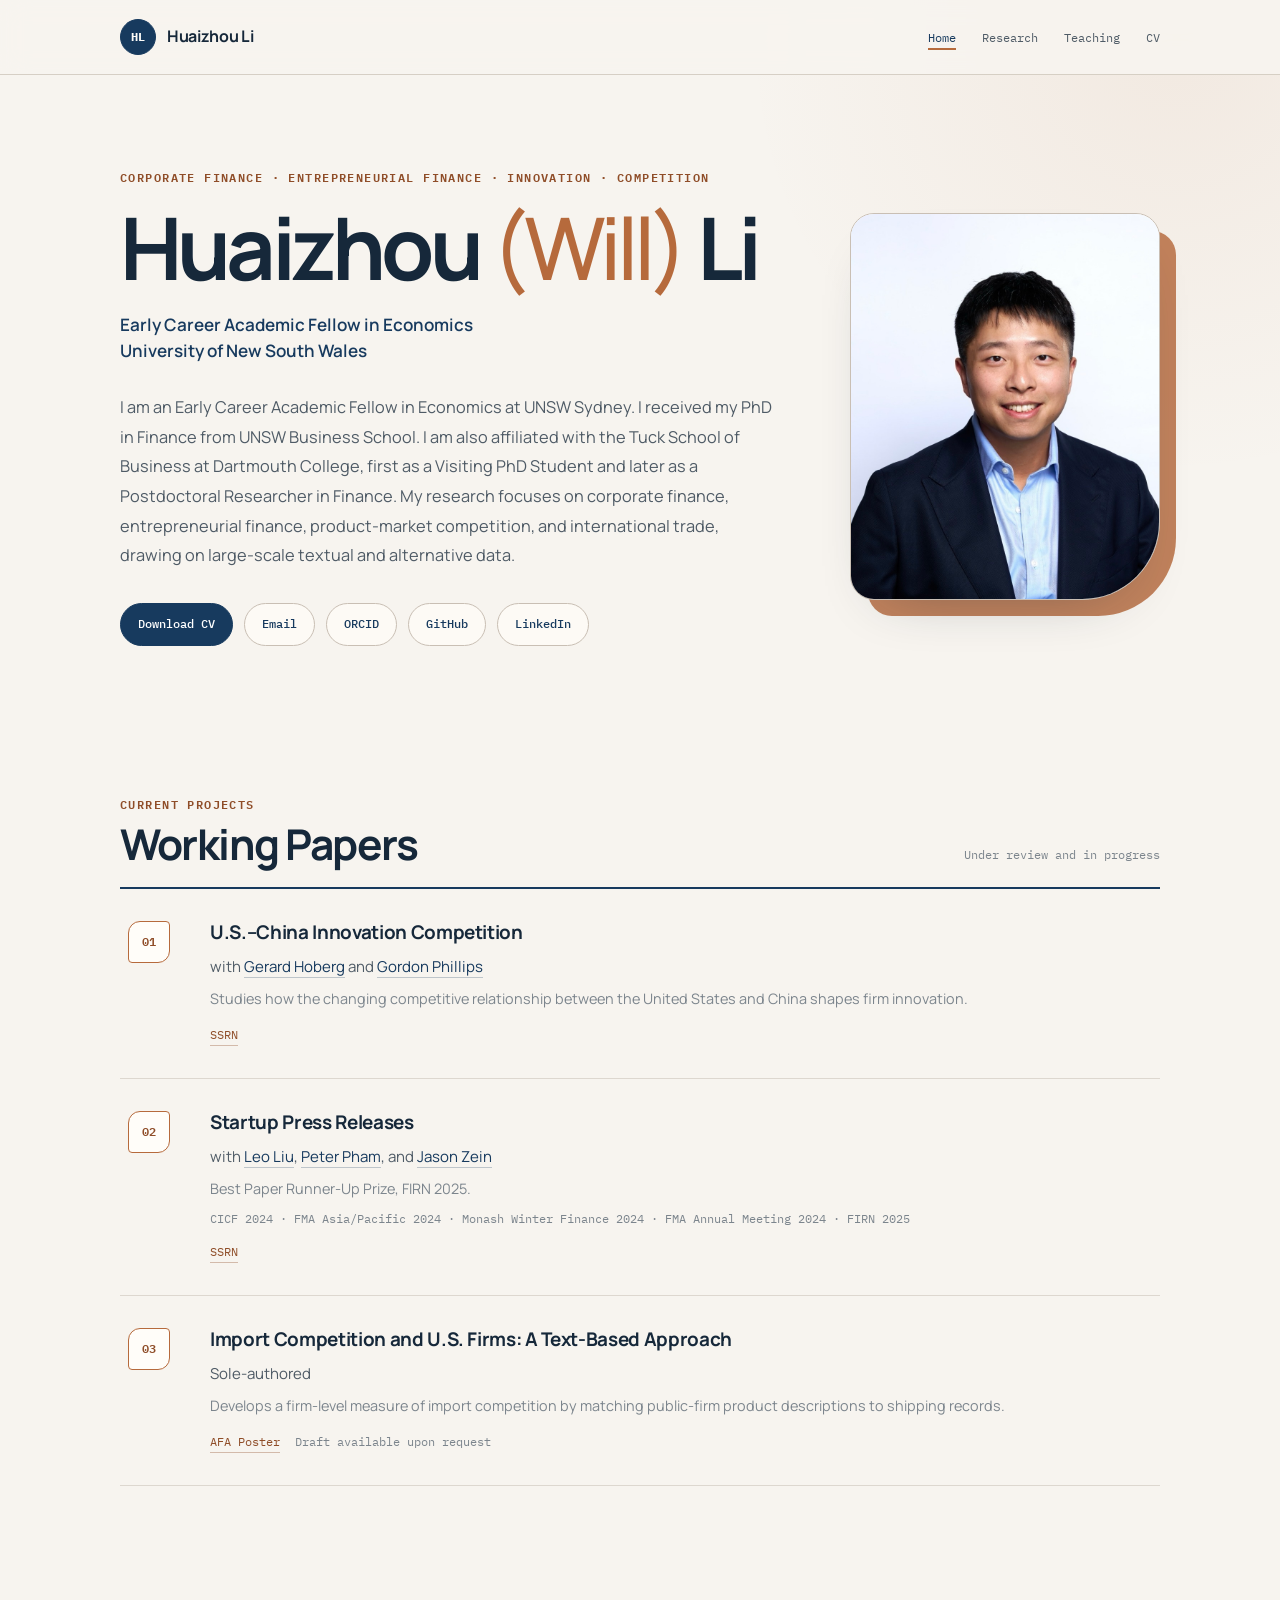
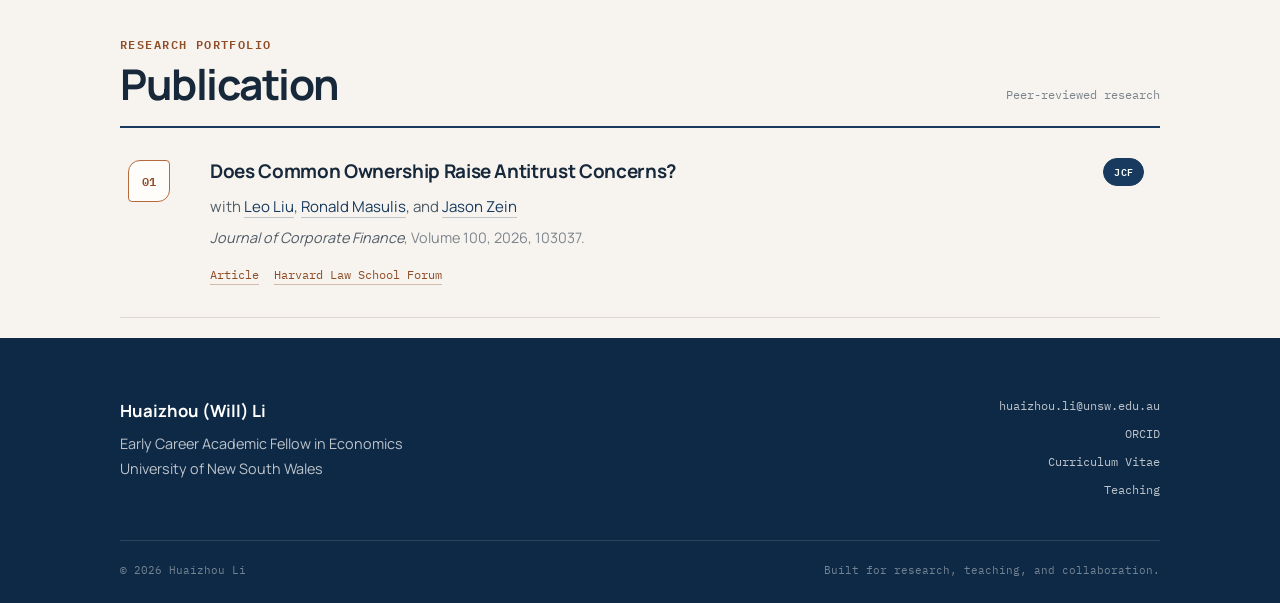
==== commit 2f270260: "Update portrait image source in index.html" ====
--- a/index.html
+++ b/index.html
@@ -68,7 +68,7 @@
         <div class="portrait-wrap" aria-label="Portrait of Huaizhou Li">
           <div class="portrait-accent" aria-hidden="true"></div>
           <figure class="portrait-card">
-            <img src="will2.jpeg" alt="Portrait of Huaizhou (Will) Li">
+            <img src="will3.jpeg" alt="Portrait of Huaizhou (Will) Li">
           </figure>
         </div>
       </div>
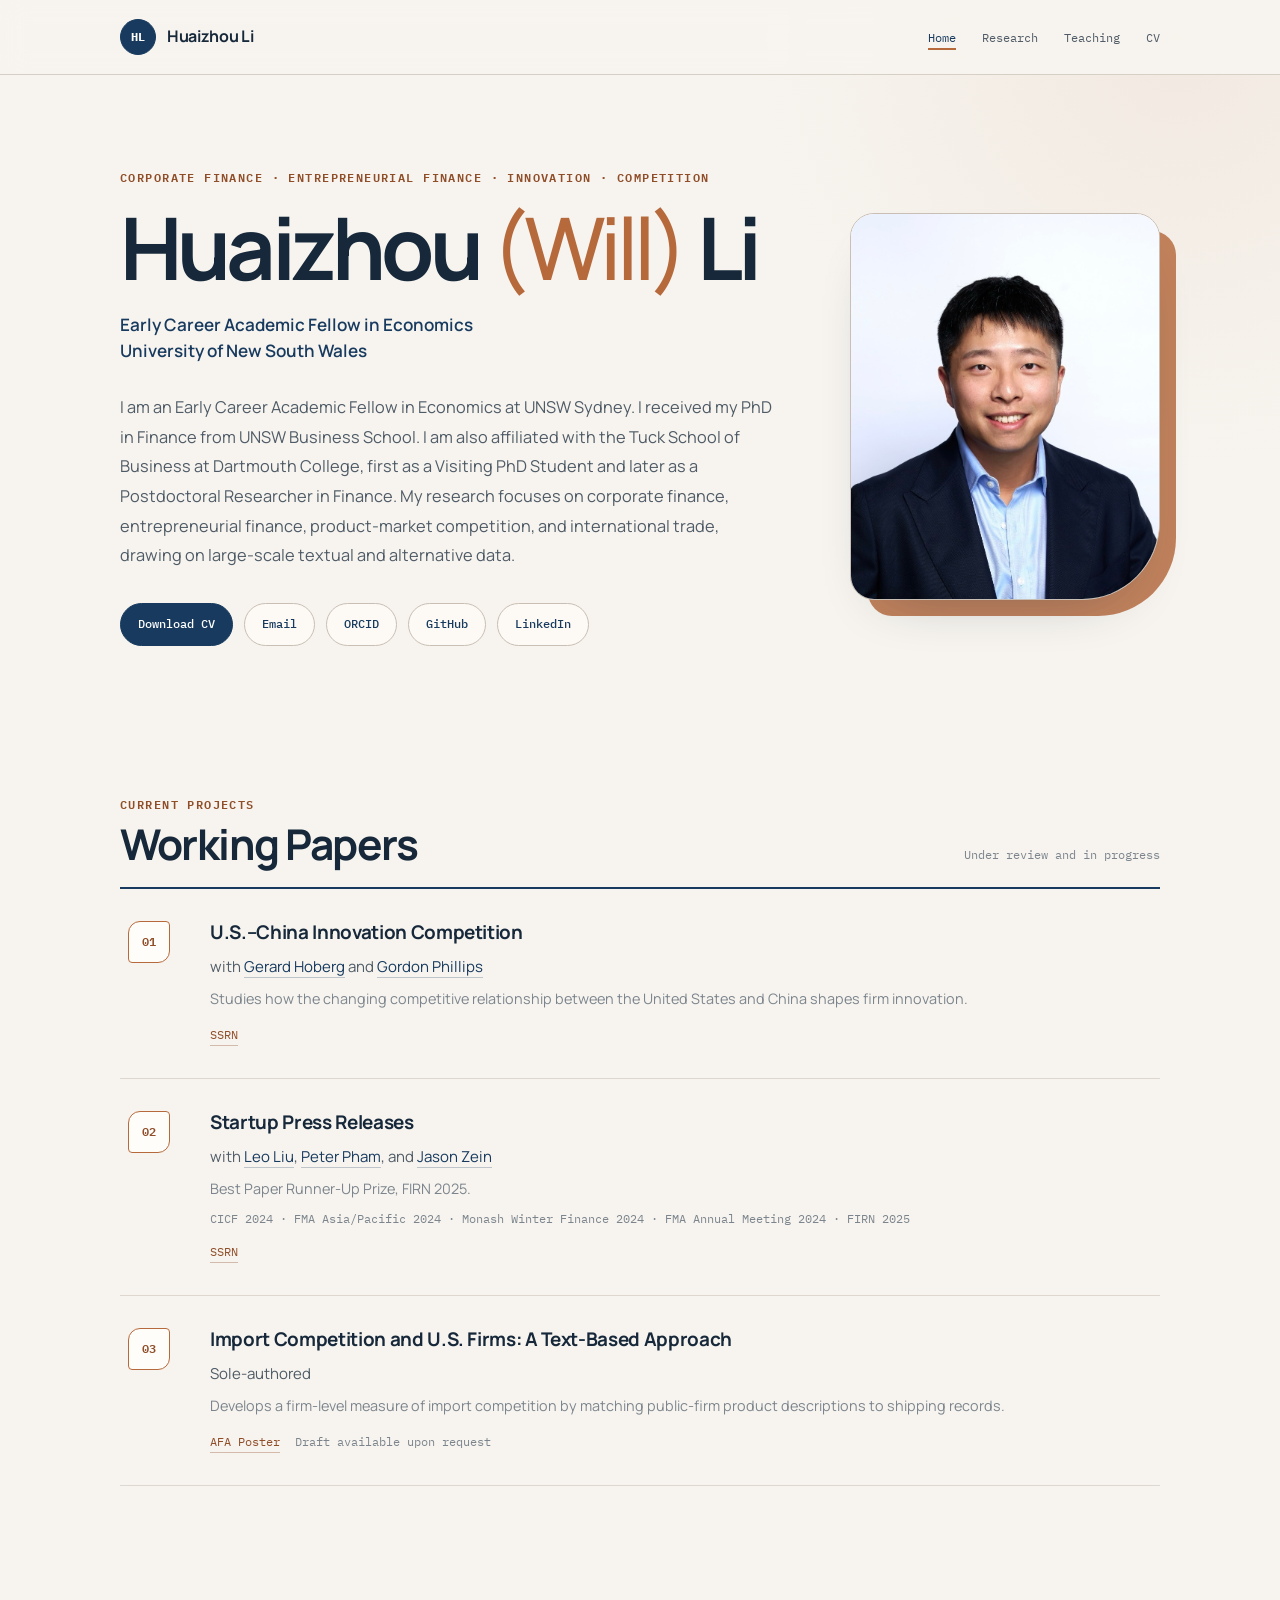
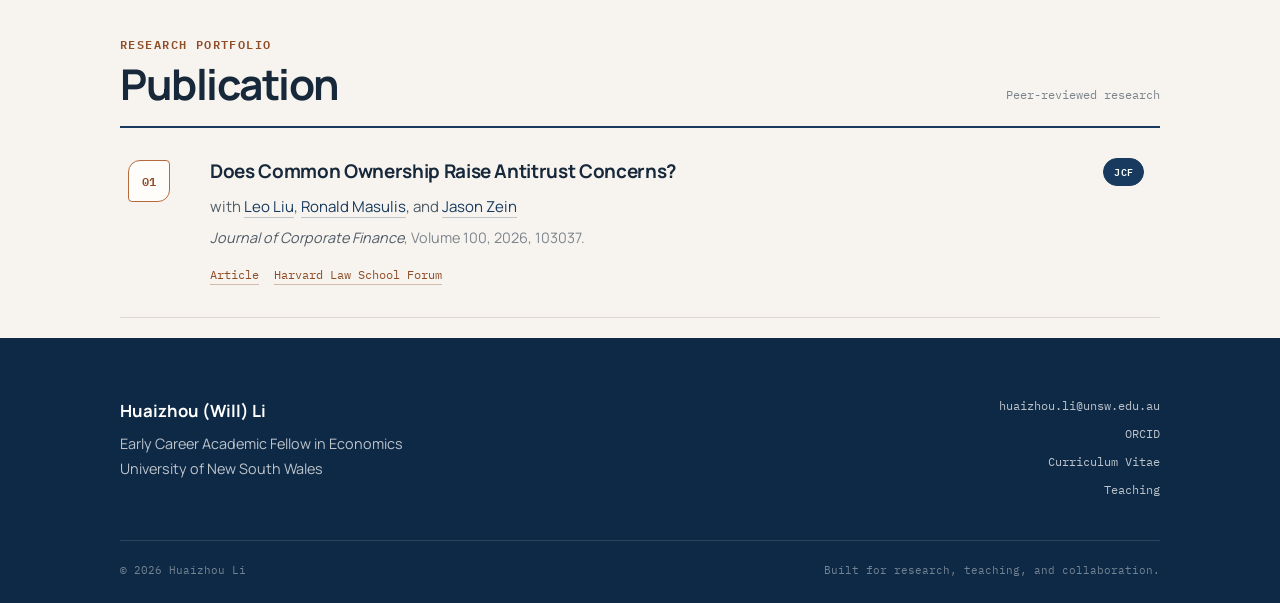
==== commit b9a7556f: "Update portrait image source in index.html" ====
--- a/index.html
+++ b/index.html
@@ -68,7 +68,7 @@
         <div class="portrait-wrap" aria-label="Portrait of Huaizhou Li">
           <div class="portrait-accent" aria-hidden="true"></div>
           <figure class="portrait-card">
-            <img src="will3.jpeg" alt="Portrait of Huaizhou (Will) Li">
+            <img src="will2.jpeg" alt="Portrait of Huaizhou (Will) Li">
           </figure>
         </div>
       </div>
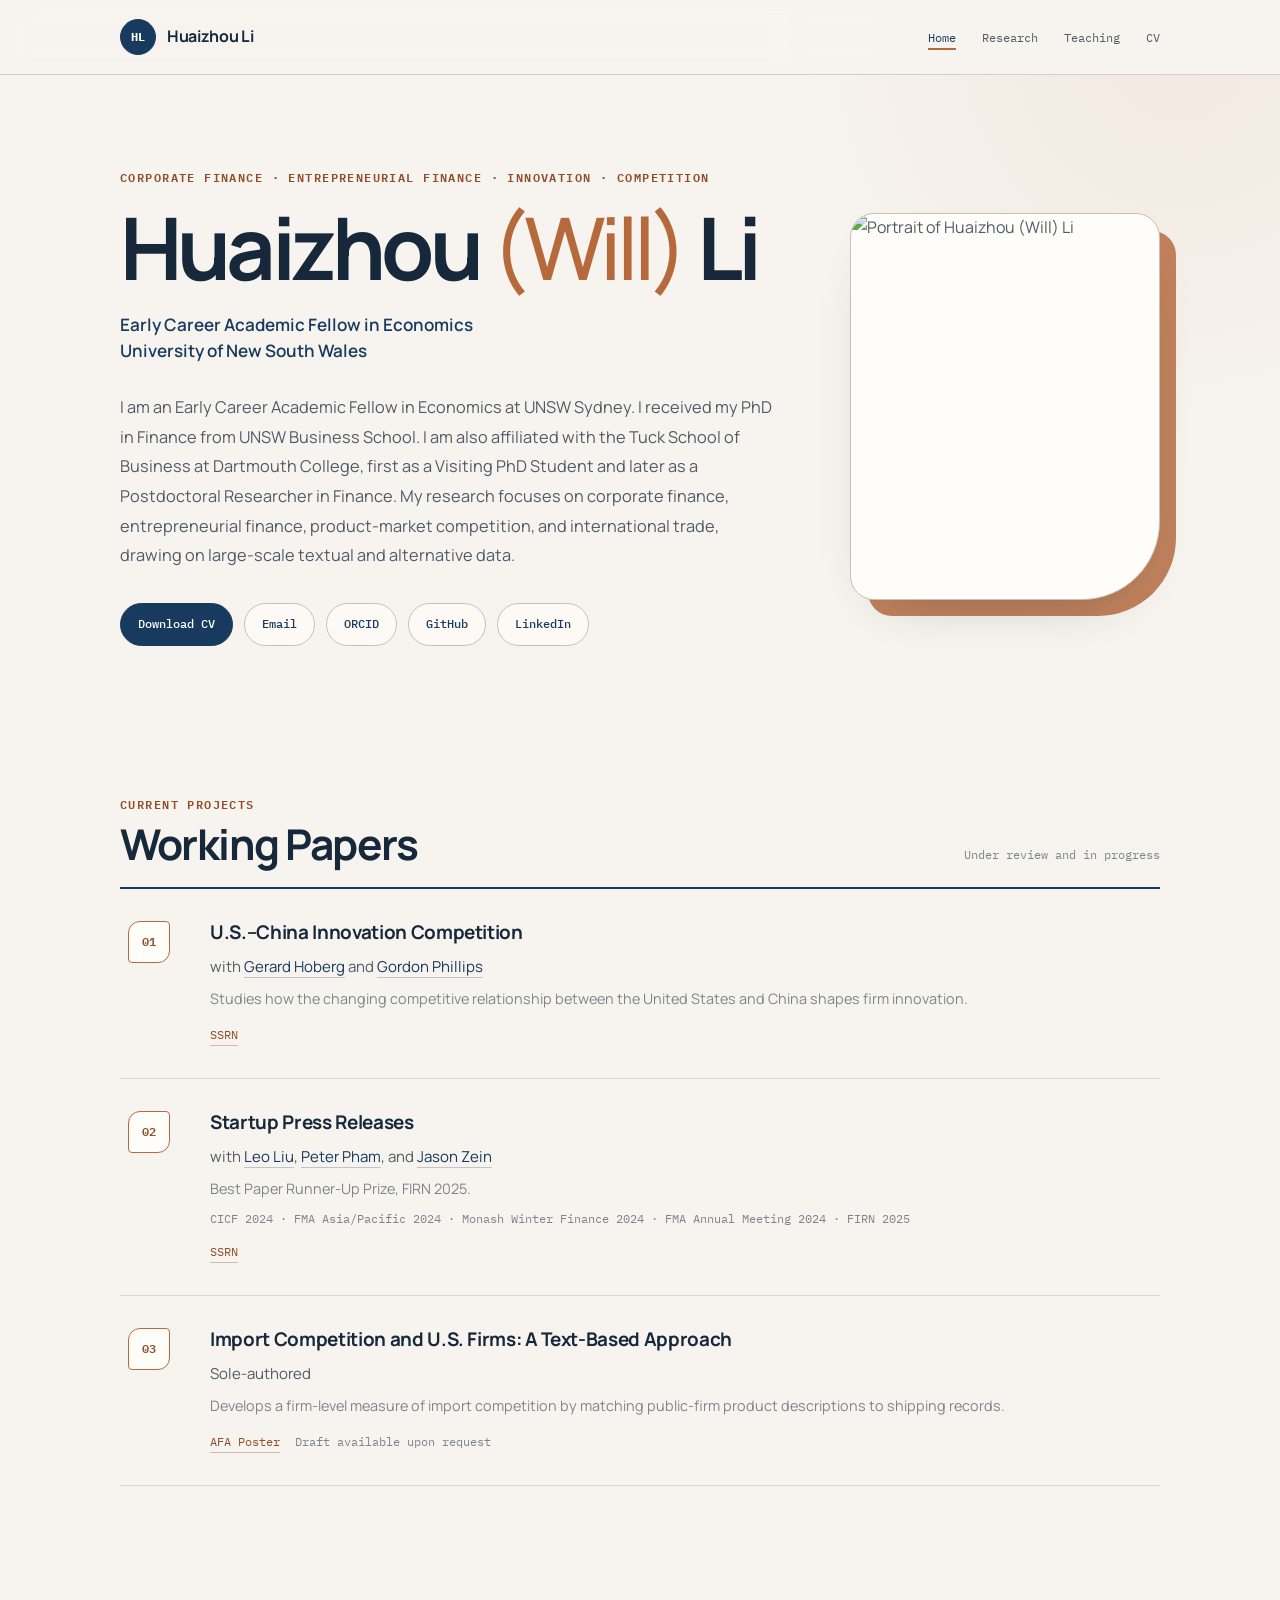
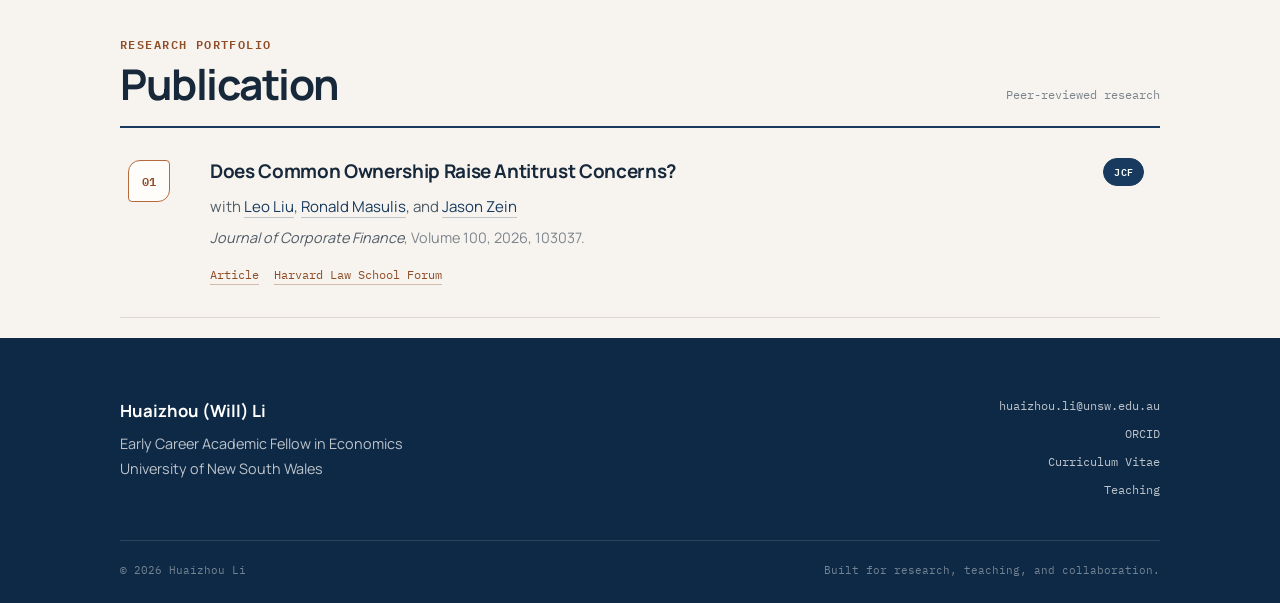
==== commit 1a2775eb: "Update index.html" ====
--- a/index.html
+++ b/index.html
@@ -68,7 +68,7 @@
         <div class="portrait-wrap" aria-label="Portrait of Huaizhou Li">
           <div class="portrait-accent" aria-hidden="true"></div>
           <figure class="portrait-card">
-            <img src="will2.jpeg" alt="Portrait of Huaizhou (Will) Li">
+            <img src="will4.jpeg" alt="Portrait of Huaizhou (Will) Li">
           </figure>
         </div>
       </div>
